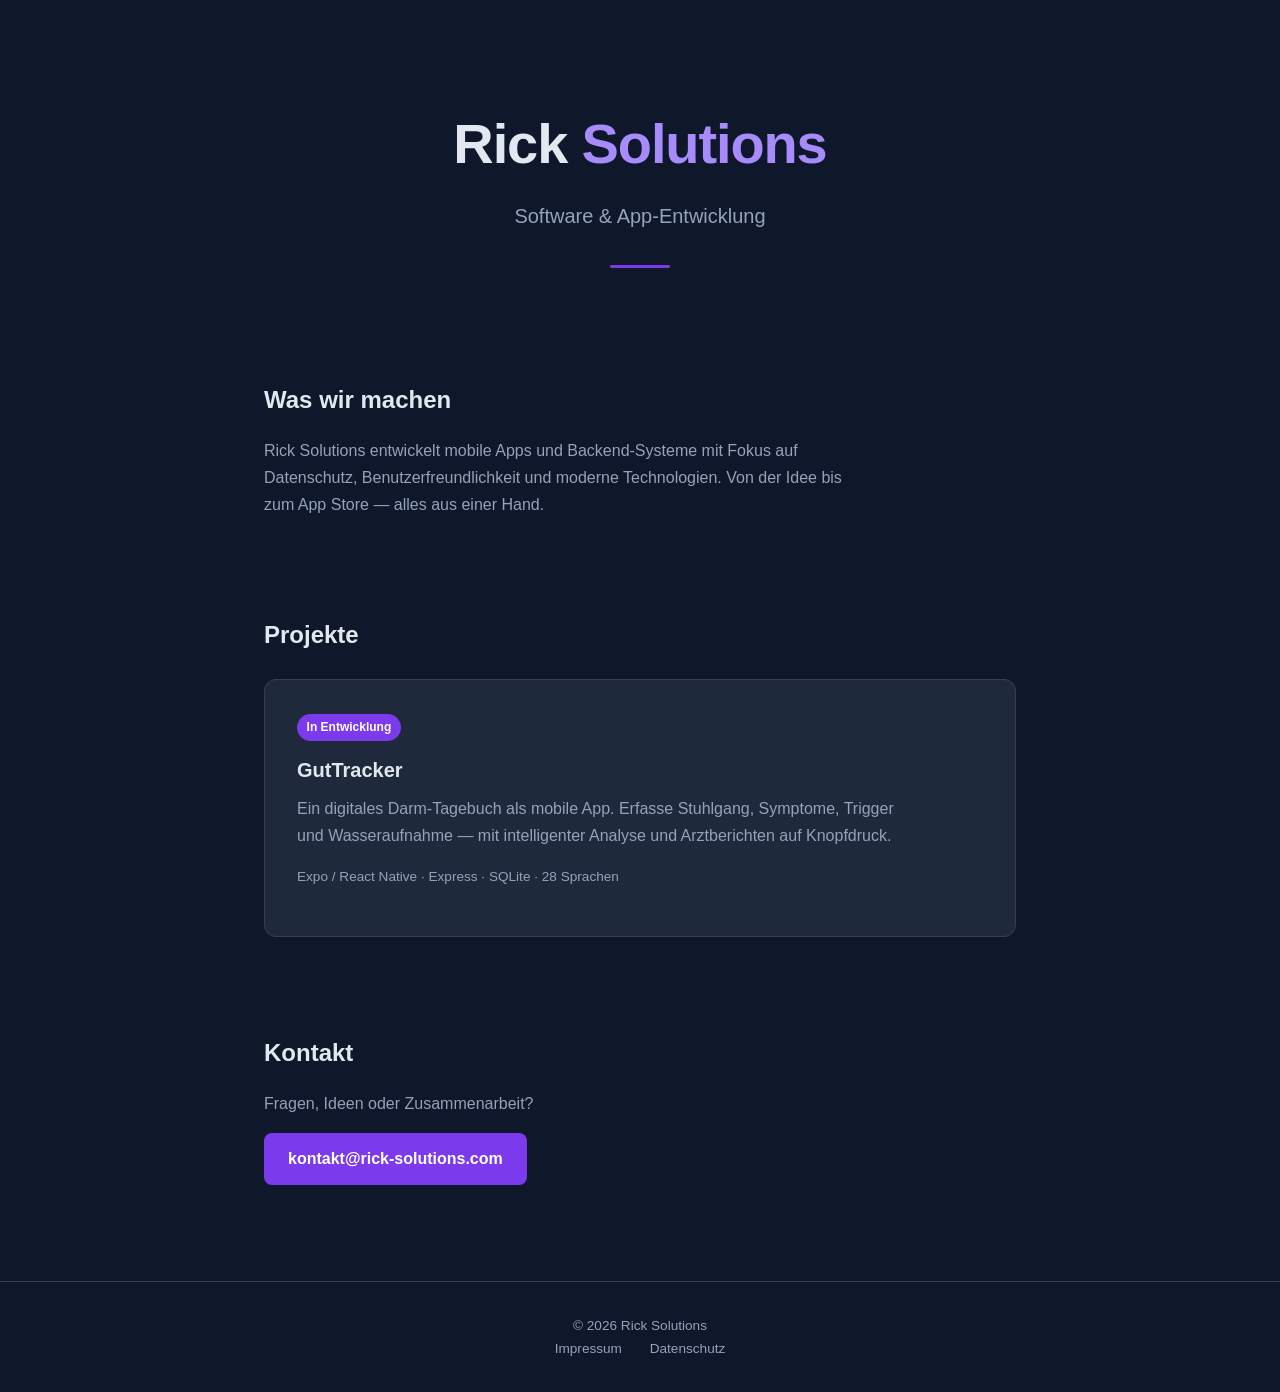
==== index.html @ c42056cf "Initial: Rick Solutions Landing Page Statische Website mit Landing Page, Impressum und Datenschutz. " ====
<!DOCTYPE html>
<html lang="de">
<head>
  <meta charset="UTF-8">
  <meta name="viewport" content="width=device-width, initial-scale=1.0">
  <title>Rick Solutions — Software & App-Entwicklung</title>
  <meta name="description" content="Rick Solutions entwickelt mobile Apps und Software-Lösungen. Sitz in Westerstede, Deutschland.">
  <link rel="stylesheet" href="style.css">
</head>
<body>

  <!-- Hero -->
  <header class="hero">
    <div class="container">
      <h1>Rick <span>Solutions</span></h1>
      <p class="tagline">Software &amp; App-Entwicklung</p>
      <div class="divider"></div>
    </div>
  </header>

  <main class="container">

    <!-- Über -->
    <section id="ueber">
      <h2>Was wir machen</h2>
      <p>
        Rick Solutions entwickelt mobile Apps und Backend-Systeme mit Fokus auf
        Datenschutz, Benutzerfreundlichkeit und moderne Technologien.
        Von der Idee bis zum App Store — alles aus einer Hand.
      </p>
    </section>

    <!-- Projekte -->
    <section id="projekte">
      <h2>Projekte</h2>
      <div class="project-card">
        <span class="badge">In Entwicklung</span>
        <h3>GutTracker</h3>
        <p>
          Ein digitales Darm-Tagebuch als mobile App. Erfasse Stuhlgang, Symptome,
          Trigger und Wasseraufnahme — mit intelligenter Analyse und
          Arztberichten auf Knopfdruck.
        </p>
        <p class="tech">
          Expo / React Native &middot; Express &middot; SQLite &middot; 28 Sprachen
        </p>
      </div>
    </section>

    <!-- Kontakt -->
    <section id="kontakt">
      <h2>Kontakt</h2>
      <p>Fragen, Ideen oder Zusammenarbeit?</p>
      <a href="mailto:kontakt@rick-solutions.com" class="contact-link">
        kontakt@rick-solutions.com
      </a>
    </section>

  </main>

  <!-- Footer -->
  <footer>
    <div class="container">
      <p>&copy; 2026 Rick Solutions</p>
      <p>
        <a href="impressum.html">Impressum</a>
        <a href="datenschutz.html">Datenschutz</a>
      </p>
    </div>
  </footer>

</body>
</html>
---- style.css ----
/* ── Reset & Base ──────────────────────────────────── */
*, *::before, *::after { box-sizing: border-box; margin: 0; padding: 0; }

:root {
  --bg: #0f172a;
  --bg-card: #1e293b;
  --text: #e2e8f0;
  --text-muted: #94a3b8;
  --accent: #7c3aed;
  --accent-light: #a78bfa;
  --border: #334155;
  --max-w: 800px;
}

html { scroll-behavior: smooth; }

body {
  font-family: -apple-system, BlinkMacSystemFont, 'Segoe UI', Roboto, sans-serif;
  background: var(--bg);
  color: var(--text);
  line-height: 1.7;
  min-height: 100vh;
}

a { color: var(--accent-light); text-decoration: none; }
a:hover { text-decoration: underline; }

/* ── Layout ───────────────────────────────────────── */
.container {
  max-width: var(--max-w);
  margin: 0 auto;
  padding: 0 1.5rem;
}

/* ── Hero ─────────────────────────────────────────── */
.hero {
  padding: 6rem 0 4rem;
  text-align: center;
}

.hero h1 {
  font-size: clamp(2rem, 5vw, 3.5rem);
  font-weight: 800;
  letter-spacing: -0.02em;
  margin-bottom: 0.5rem;
}

.hero h1 span {
  color: var(--accent-light);
}

.hero .tagline {
  font-size: 1.25rem;
  color: var(--text-muted);
  margin-bottom: 2rem;
}

.hero .divider {
  width: 60px;
  height: 3px;
  background: var(--accent);
  margin: 0 auto;
  border-radius: 2px;
}

/* ── Sections ─────────────────────────────────────── */
section {
  padding: 3rem 0;
}

section h2 {
  font-size: 1.5rem;
  font-weight: 700;
  margin-bottom: 1rem;
  color: var(--text);
}

section p {
  color: var(--text-muted);
  max-width: 600px;
}

/* ── Project Card ─────────────────────────────────── */
.project-card {
  background: var(--bg-card);
  border: 1px solid var(--border);
  border-radius: 12px;
  padding: 2rem;
  margin-top: 1.5rem;
}

.project-card h3 {
  font-size: 1.25rem;
  margin-bottom: 0.5rem;
}

.project-card .badge {
  display: inline-block;
  font-size: 0.75rem;
  font-weight: 600;
  background: var(--accent);
  color: white;
  padding: 0.2rem 0.6rem;
  border-radius: 999px;
  margin-bottom: 0.75rem;
}

.project-card p {
  margin-bottom: 1rem;
}

.project-card .tech {
  font-size: 0.85rem;
  color: var(--text-muted);
}

/* ── Contact ──────────────────────────────────────── */
.contact-link {
  display: inline-block;
  margin-top: 1rem;
  padding: 0.75rem 1.5rem;
  background: var(--accent);
  color: white;
  border-radius: 8px;
  font-weight: 600;
  transition: background 0.2s;
}

.contact-link:hover {
  background: var(--accent-light);
  text-decoration: none;
  color: var(--bg);
}

/* ── Footer ───────────────────────────────────────── */
footer {
  border-top: 1px solid var(--border);
  padding: 2rem 0;
  margin-top: 3rem;
  text-align: center;
  color: var(--text-muted);
  font-size: 0.85rem;
}

footer a {
  color: var(--text-muted);
  margin: 0 0.75rem;
}

footer a:hover {
  color: var(--text);
}

/* ── Legal Pages ──────────────────────────────────── */
.legal {
  padding: 3rem 0;
}

.legal h1 {
  font-size: 2rem;
  font-weight: 800;
  margin-bottom: 2rem;
}

.legal h2 {
  font-size: 1.25rem;
  margin-top: 2rem;
  margin-bottom: 0.75rem;
}

.legal p, .legal li {
  color: var(--text-muted);
  margin-bottom: 0.75rem;
}

.legal ul {
  padding-left: 1.5rem;
}

.legal a.back {
  display: inline-block;
  margin-bottom: 2rem;
  color: var(--accent-light);
}

/* ── Responsive ───────────────────────────────────── */
@media (max-width: 600px) {
  .hero { padding: 4rem 0 2.5rem; }
  section { padding: 2rem 0; }
  .project-card { padding: 1.5rem; }
}
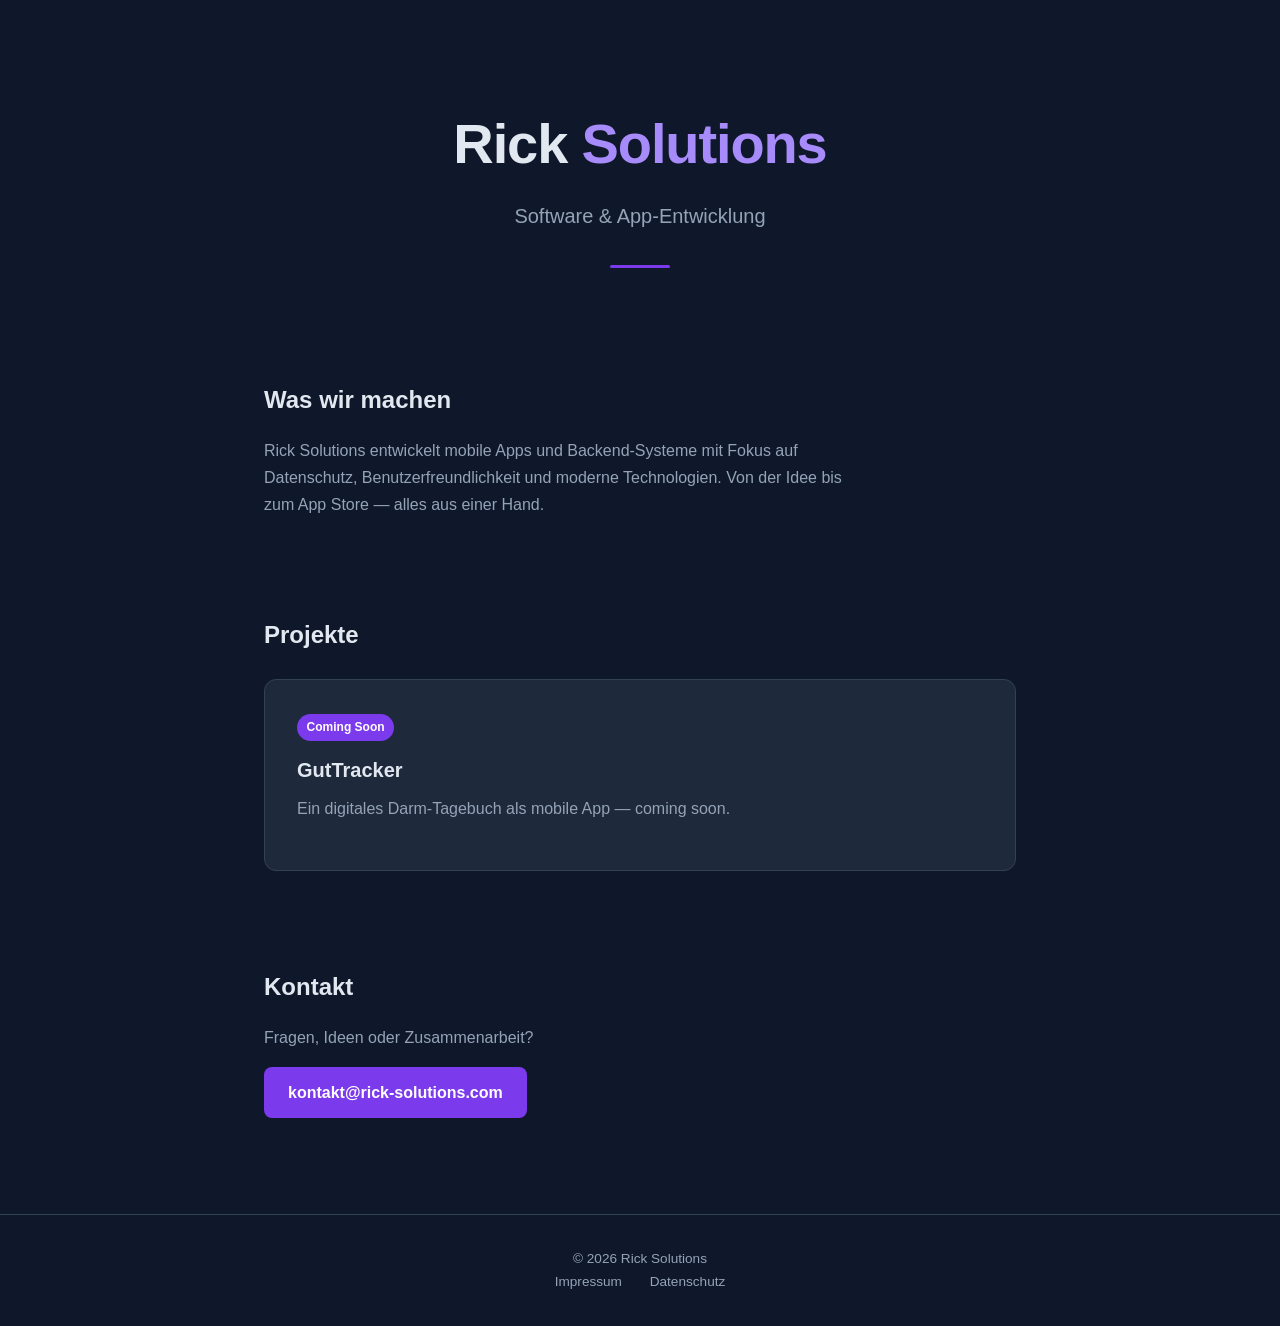
==== commit a78dd854: "update GutTracker section to coming soon Co-Authored-By: Claude Opus 4.6 (1M context) <noreply@anthr" ====
--- a/index.html
+++ b/index.html
@@ -34,15 +34,10 @@
     <section id="projekte">
       <h2>Projekte</h2>
       <div class="project-card">
-        <span class="badge">In Entwicklung</span>
+        <span class="badge">Coming Soon</span>
         <h3>GutTracker</h3>
         <p>
-          Ein digitales Darm-Tagebuch als mobile App. Erfasse Stuhlgang, Symptome,
-          Trigger und Wasseraufnahme — mit intelligenter Analyse und
-          Arztberichten auf Knopfdruck.
-        </p>
-        <p class="tech">
-          Expo / React Native &middot; Express &middot; SQLite &middot; 28 Sprachen
+          Ein digitales Darm-Tagebuch als mobile App — coming soon.
         </p>
       </div>
     </section>
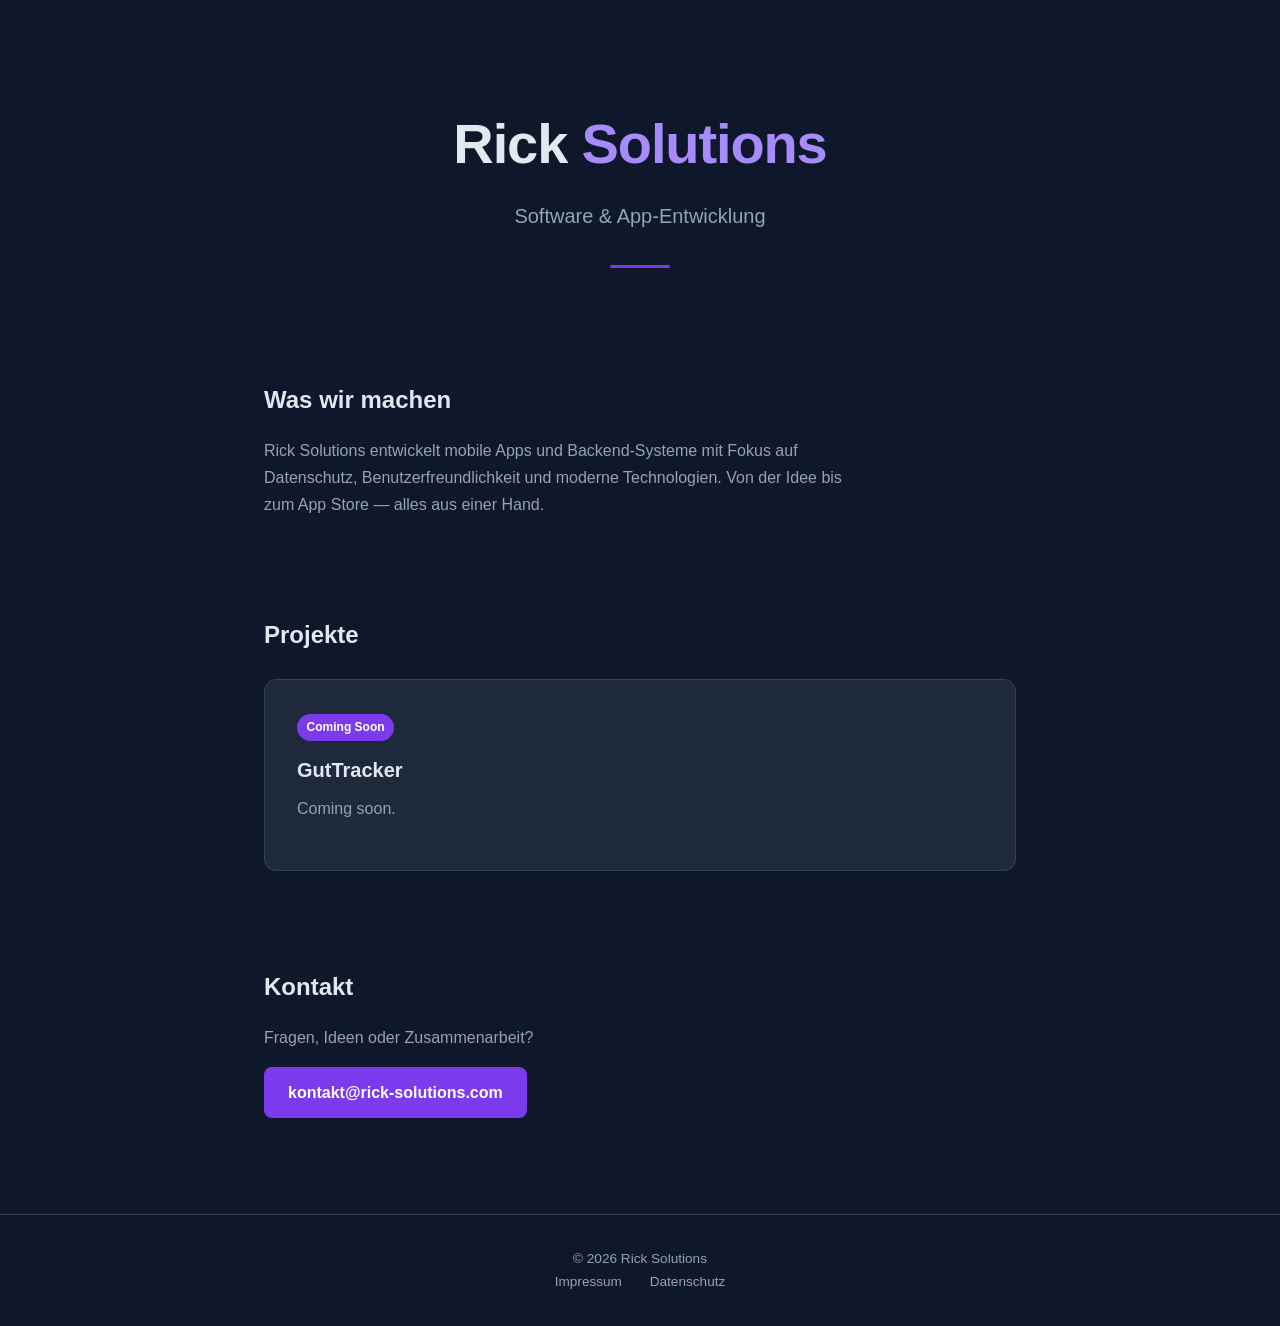
==== commit dbe15abd: "simplify GutTracker description to just coming soon Co-Authored-By: Claude Opus 4.6 (1M context) <no" ====
--- a/index.html
+++ b/index.html
@@ -37,7 +37,7 @@
         <span class="badge">Coming Soon</span>
         <h3>GutTracker</h3>
         <p>
-          Ein digitales Darm-Tagebuch als mobile App — coming soon.
+          Coming soon.
         </p>
       </div>
     </section>
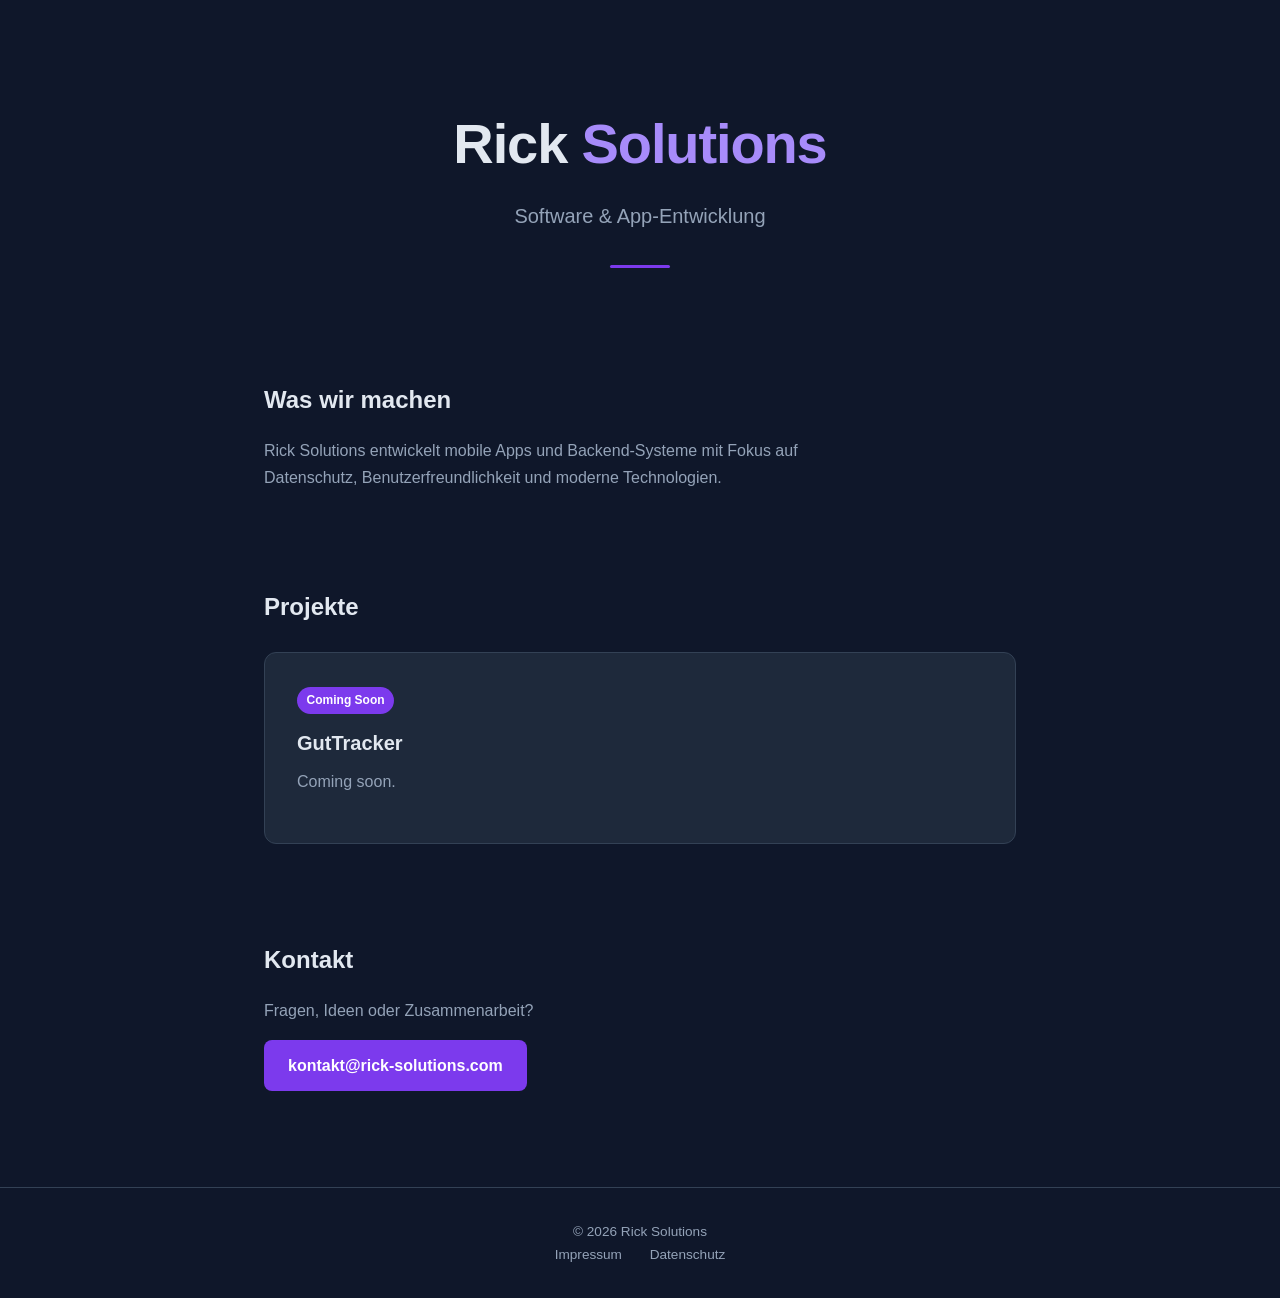
==== commit b83b45df: "remove tagline from about section Co-Authored-By: Claude Opus 4.6 (1M context) <noreply@anthropic.co" ====
--- a/index.html
+++ b/index.html
@@ -26,8 +26,7 @@
       <p>
         Rick Solutions entwickelt mobile Apps und Backend-Systeme mit Fokus auf
         Datenschutz, Benutzerfreundlichkeit und moderne Technologien.
-        Von der Idee bis zum App Store — alles aus einer Hand.
-      </p>
+</p>
     </section>
 
     <!-- Projekte -->
